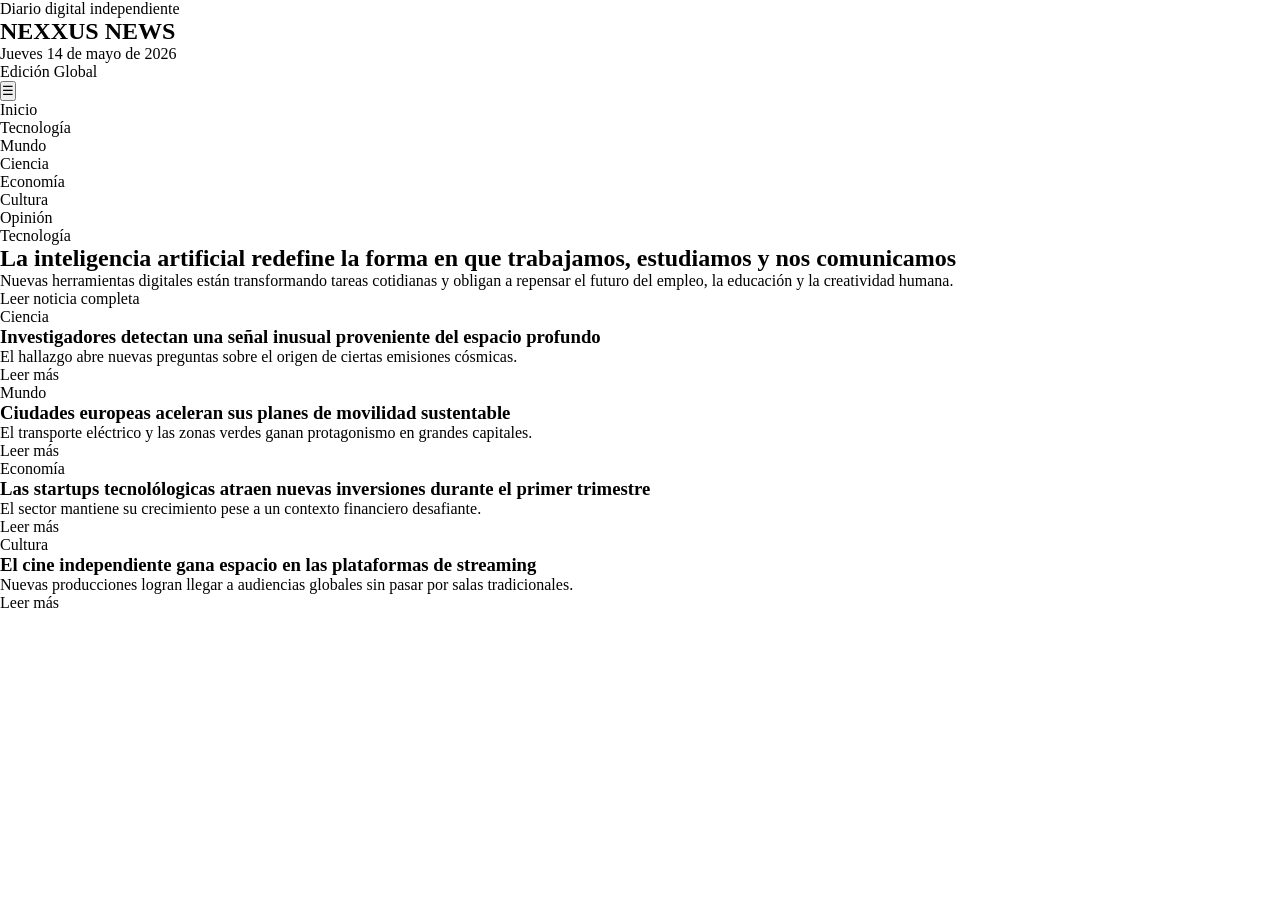
==== index.html @ 2385af8a "Estructura inicial Nexxus News" ====
<!DOCTYPE html>
<html lang="en">
<head>
    <meta charset="UTF-8">
    <meta name="viewport" content="width=device-width, initial-scale=1.0">
    <title>Nexxus News</title>
    <link rel="stylesheet" href="style.css">
    <link rel="stylesheet" href="reset.css">
    <link rel="stylesheet" href="responsive.css">
</head>
<body>
    <header class="site-header">
        <section class="top-header">
            <div>
                <p class="eyebrow">Diario digital independiente</p>
                <h1>NEXXUS NEWS</h1>
            </div>

            <div class="header-info">
                <p>Jueves 14 de mayo de 2026</p>
                <p>Edición Global</p>
            </div>

            <button class="menu-button">☰</button>
        </section>

        <nav class="main-nav">
            <ul>
                <li><a href="#">Inicio</a></li>
                <li><a href="#">Tecnología</a></li>
                <li><a href="#">Mundo</a></li>
                <li><a href="#">Ciencia</a></li>
                <li><a href="#">Economía</a></li>
                <li><a href="#">Cultura</a></li>
                <li><a href="#">Opinión</a></li>
            </ul>
        </nav>

    </header>


    <main class="layout">

        <section class="hero-section">
            <article class="main-news card">
                <span class="category">Tecnología</span>
                <h2>La inteligencia artificial redefine la forma en que trabajamos, estudiamos y nos comunicamos</h2>
                <p> Nuevas herramientas digitales están transformando tareas cotidianas y obligan a repensar el futuro del empleo, la educación y la creatividad humana.</p>

                <a href="#">Leer noticia completa</a>
            </article>
        </section>

        <section class="secondary-news">
            <article class="news-card card">
                <span class="category">Ciencia</span>
                <h3>Investigadores detectan una señal inusual proveniente del espacio profundo</h3>
                <p>El hallazgo abre nuevas preguntas sobre el origen de ciertas emisiones cósmicas.</p>
                <a href="#">Leer más</a>
            </article>

            <article class="news-card card">
                <span class="category">Mundo</span>
                <h3>Ciudades europeas aceleran sus planes de movilidad sustentable</h3>
                <p>El transporte eléctrico y las zonas verdes ganan protagonismo en grandes capitales.</p>
                <a href="#">Leer más</a>
            </article>


            <article class="news-card card">
                <span class="category">Economía</span>
                <h3>Las startups tecnolólogicas atraen nuevas inversiones durante el primer trimestre</h3>
                <p>El sector mantiene su crecimiento pese a un contexto financiero desafiante.</p>
                <a href="#">Leer más</a>
            </article>

            <article class="news-card card">
                <span class="category">Cultura</span>
                <h3>El cine independiente gana espacio en las plataformas de streaming</h3>
                <p>Nuevas producciones logran llegar a audiencias globales sin pasar por salas tradicionales.</p>
                <a href="#">Leer más</a>
            </article>
        </section>
    </main>
</body>
</html>
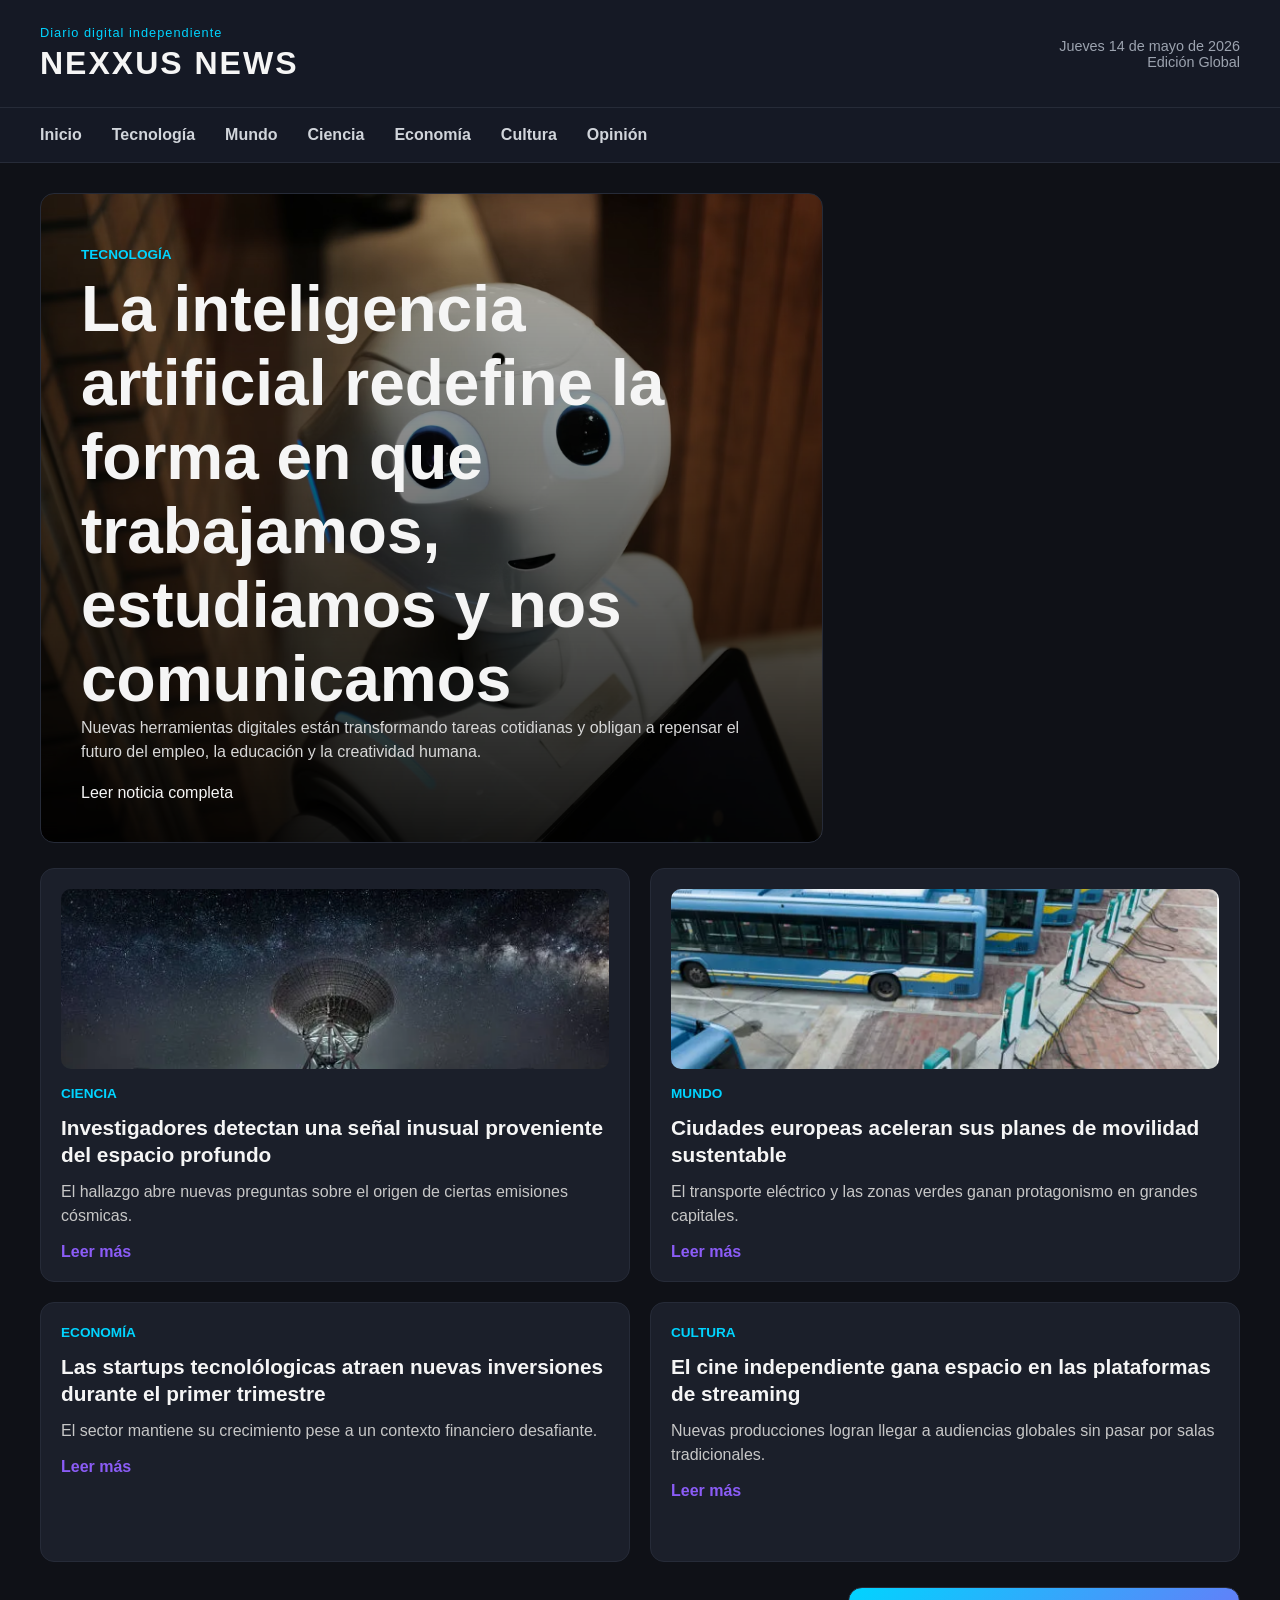
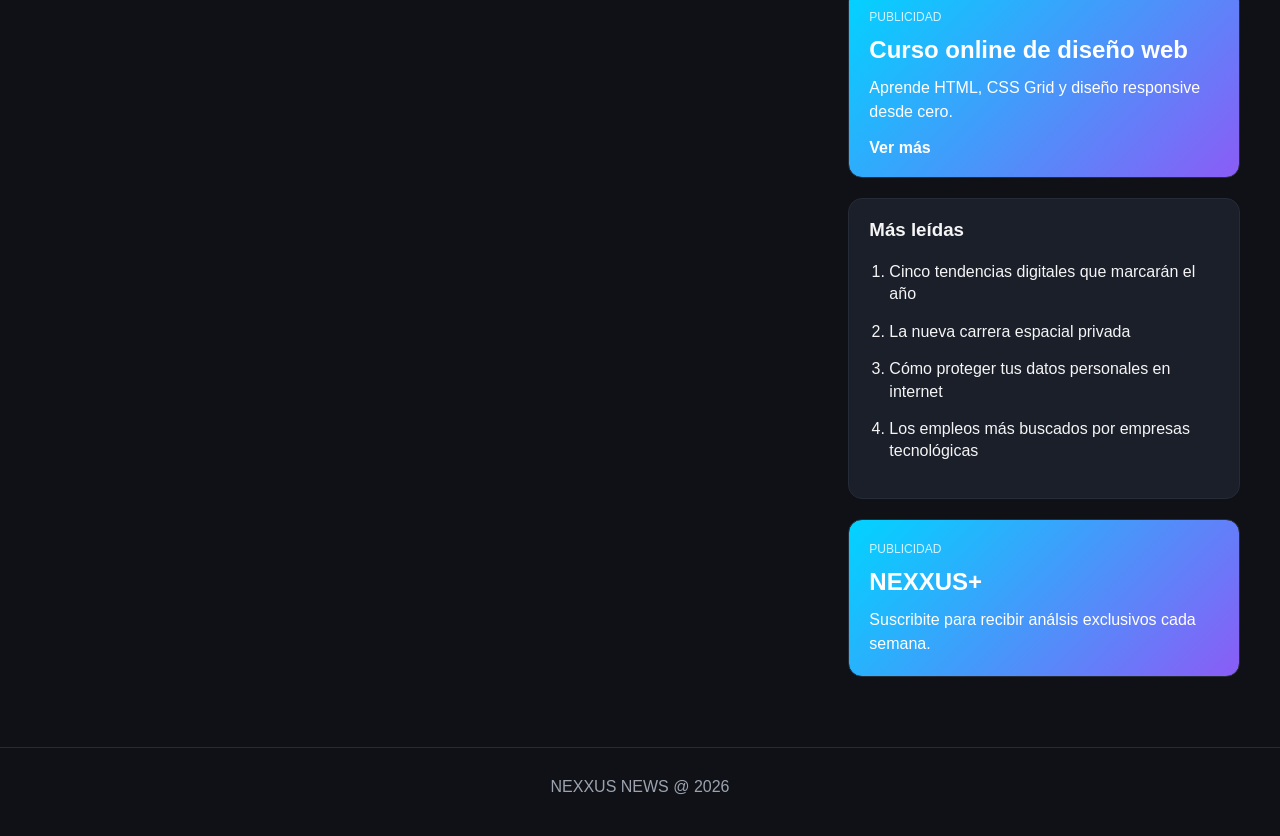
==== commit df0a8543: "Completo portada responsive Nexxus News" ====
--- a/index.html
+++ b/index.html
@@ -4,8 +4,8 @@
     <meta charset="UTF-8">
     <meta name="viewport" content="width=device-width, initial-scale=1.0">
     <title>Nexxus News</title>
+    <link rel="stylesheet" href="reset.css">
     <link rel="stylesheet" href="style.css">
-    <link rel="stylesheet" href="reset.css">
     <link rel="stylesheet" href="responsive.css">
 </head>
 <body>
@@ -53,6 +53,7 @@
 
         <section class="secondary-news">
             <article class="news-card card">
+                <img src="img/espacio.png" alt="Radiotelescopio observando el espacio">
                 <span class="category">Ciencia</span>
                 <h3>Investigadores detectan una señal inusual proveniente del espacio profundo</h3>
                 <p>El hallazgo abre nuevas preguntas sobre el origen de ciertas emisiones cósmicas.</p>
@@ -60,6 +61,7 @@
             </article>
 
             <article class="news-card card">
+                <img src="img/ciudad-sustentable.png" alt="Ciudad moderna con transporte sustentable">
                 <span class="category">Mundo</span>
                 <h3>Ciudades europeas aceleran sus planes de movilidad sustentable</h3>
                 <p>El transporte eléctrico y las zonas verdes ganan protagonismo en grandes capitales.</p>
@@ -81,6 +83,38 @@
                 <a href="#">Leer más</a>
             </article>
         </section>
+
+        <aside class="sidebar">
+            <section class="ad card">
+                <p class="ad-label">Publicidad</p>
+                <h3>Curso online de diseño web</h3>
+                <p>Aprende HTML, CSS Grid y diseño responsive desde cero.</p>
+                <a href="#">Ver más</a>
+            </section>
+
+            <section class="trending card">
+                <h3>Más leídas</h3>
+
+                <ol>
+                    <li><a href="#">Cinco tendencias digitales que marcarán el año</a></li>
+                    <li><a href="#">La nueva carrera espacial privada</a></li>
+                    <li><a href="#">Cómo proteger tus datos personales en internet</a></li>
+                    <li><a href="#">Los empleos más buscados por empresas tecnológicas</a></li>
+                </ol>
+            </section>
+
+            <section class="ad small-ad card">
+                <p class="ad-label">Publicidad</p>
+                <h3>NEXXUS+</h3>
+                <p>Suscribite para recibir análsis exclusivos cada semana.</p>
+            </section>
+        </aside>
     </main>
+
+
+    <footer class="site-footer">
+        <p>NEXXUS NEWS @ 2026</p>
+        
+    </footer>
 </body>
 </html>
--- a/style.css
+++ b/style.css
@@ -0,0 +1,246 @@
+body {
+    font-family: Arial, Helvetica, sans-serif;
+    background-color: #0f1117;
+    color: #f5f5f5;
+}
+
+/* Header */
+
+.site-header {
+    border-bottom: 1px solid #262b38;
+    background-color: #151925;
+}
+
+.top-header {
+    padding: 20px;
+    display: flex;
+    align-items: center;
+    justify-content: space-between;
+}
+
+.eyebrow {
+    color: #00d4ff;
+    font-size: 0.8rem;
+    margin-bottom: 5px;
+    letter-spacing: 1px;
+}
+
+.top-header h1 {
+    font-size: 2rem;
+    font-weight: 900;
+    letter-spacing: 2px;
+}
+
+.header-info {
+    display: none;
+}
+
+.menu-button {
+    background: none;
+    border: none;
+    color: white;
+    font-size: 2rem;
+    cursor: pointer;
+}
+
+
+
+
+/* Nav */
+
+.main-nav {
+    display: none;
+}
+
+
+
+/* layout */
+
+.layout {
+    display: grid;
+    grid-template-columns: 1fr;
+    gap: 20px;
+    padding: 20px;
+}
+
+
+/* Cards*/
+
+.card {
+    background-color: #1b1f2a;
+    border: 1px solid #262b38;
+    border-radius: 14px;
+    padding: 20px;
+    transition: 0.25s;
+}
+
+
+
+/* Main News*/
+
+.main-news {
+    min-height: 400px;
+    display: flex;
+    flex-direction: column;
+    justify-content: flex-end;
+    background: linear-gradient(to top, rgba(0,0,0,0.9), rgba(0,0,0,0.2)), url("img/ia-fut.png"); 
+    background-size: cover;
+    background-position: center;
+}
+
+
+.category {
+    color: #00d4ff;
+    font-size: 0.85rem;
+    font-weight: bold;
+    text-transform: uppercase;
+    margin-bottom: 10px;
+}
+
+.main-news p {
+    color: #d7d7d7;
+    line-height: 1.5;
+    margin-bottom: 20px;
+}
+
+.main.news a {
+    color: #00d4ff;
+    font-weight: bold;
+}
+
+
+
+/* Secondary News*/
+
+.secondary-news {
+    display: grid;
+    grid-template-columns: 1fr;
+    gap: 20px;
+}
+
+.news-card h3 {
+    font-size: 1.3rem;
+    margin: 12px 0;
+    line-height: 1.3;
+}
+
+.news-card p {
+    color: #c7c7c7;
+    line-height: 1.5;
+    margin-bottom: 15px;
+}
+
+.news-card a {
+    color: #8b5cf6;
+    font-weight: bold;
+}
+
+.news-card img {
+    width: 100%;
+    height: 180px;
+    object-fit: cover;
+    border-radius: 10px;
+    margin-bottom: 15px;
+}
+
+
+
+
+
+
+/* Sidebar*/
+.sidebar {
+    display: grid;
+    gap: 20px;
+}
+
+
+.ad {
+    background: linear-gradient(135deg, #00d4ff, #8b5cf6);
+    color: white;
+}
+
+
+.ad-label {
+    font-size: 0.75rem;
+    text-transform: uppercase;
+    margin-bottom: 10px;
+    opacity: 0.8;
+}
+
+.ad h3 {
+    font-size: 1.5rem;
+    margin-bottom: 12px;
+}
+
+
+.ad p {
+    line-height: 1.5;
+}
+
+.ad a {
+    display: inline-block;
+    margin-top: 15px;
+    font-weight: bold;
+}
+
+.trending h3 {
+    margin-bottom: 20px;
+}
+
+.trending ol {
+    padding-left: 20px;
+}
+
+.trending li {
+    margin-bottom: 15px;
+    line-height: 1.4;
+
+}
+
+.trending a {
+    color: #f5f5f5;
+}
+
+
+
+/*Footer*/
+
+
+.site-footer {
+    margin-top: 40px;
+    padding: 30px 20px;
+    text-align: center;
+    border-top: 1px solid #262b38;
+    color: #9ca3af;
+}
+
+.site-footer p:first-child {
+    margin-bottom: 10px;
+}
+
+
+
+
+
+.card:hover {
+    transform: translateY(-4px);
+    border-color: #00d4ff;
+}
+
+
+
+/* Scroll*/
+
+::-webkit-scrollbar {
+    width: 10px;
+}
+
+::-webkit-scrollbar-thumb {
+    background: #00d4ff;
+    border-radius: 20px;
+}
+
+::-webkit-scrollbar-track {
+    background: #111827;
+}
--- a/responsive.css
+++ b/responsive.css
@@ -0,0 +1,133 @@
+/*tablet*/
+
+@media (min-width: 768px) {
+
+    .layout {
+        grid-template-columns: 2fr 1fr;
+        align-items: start;
+    }
+
+    .hero-section {
+        grid-column: 1 / 2;
+    }
+
+    .sidebar {
+        grid-column: 2/ 3;
+    }
+
+    .secondary-news {
+        grid-column: 1/ 3;
+        grid-template-columns: repeat(2, 1fr);
+    }
+
+    .main-news {
+        min-height: 500px;
+    }
+
+    .main.news h2 {
+        font-size: 3rem;
+    }
+
+    .top-header {
+        padding: 25px 40px;
+    }
+
+    .layout {
+        padding: 30px 40px;
+    }
+
+    .header-info {
+        display: block;
+        text-align: right;
+        color: #9ca3af;
+        font-size: 0.9rem;
+    }
+}
+
+
+/* Desktop*/
+
+
+@media (min-width: 1024px) {
+
+    .menu-button {
+        display: none;
+    }
+
+    .main-nav {
+        display: block;
+        border-top: 1px solid #262b38;
+    }
+
+    .main-nav ul {
+        display: flex;
+        gap: 30px;
+        padding: 18px 40px;
+        overflow-x: auto;
+    }
+
+    .main-nav a {
+        color: #d1d5db;
+        font-weight: bold;
+        transition: 0.2s;
+    }
+
+    .main-nav a:hover {
+        color: #00d4ff;
+    }
+
+    .layout {
+        grid-template-columns: 2fr 1fr;
+        gap: 25px;
+        max-width: 1500px;
+        margin: 0 auto;
+    }
+
+    .secondary-news {
+        grid-template-columns: repeat(2, 1fr);
+    }
+
+    .main-news {
+        min-height: 650px;
+        padding: 40px;
+    }
+
+    .main-news h2 {
+        font-size: 4rem;
+        max-width: 900px;
+    }
+
+    .news-card {
+        min-height: 260px;
+    }
+
+    .sidebar {
+        align-self: start;
+        position: sticky;
+        top: 20px;
+    }
+}
+
+
+/*Pantallas grandes*/
+
+
+@media (min-width: 1400px) {
+    .layout {
+        grid-template-columns: 2.2fr 1fr;
+        gap: 35px;
+    }
+
+    .secondary-news {
+        grid-template-columns: repeat(4, 1fr);
+    }
+
+    .main-news h2 {
+        font-size: 5rem;
+
+    }
+
+    .top-header h1 {
+        font-size: 3rem;
+    }
+}
